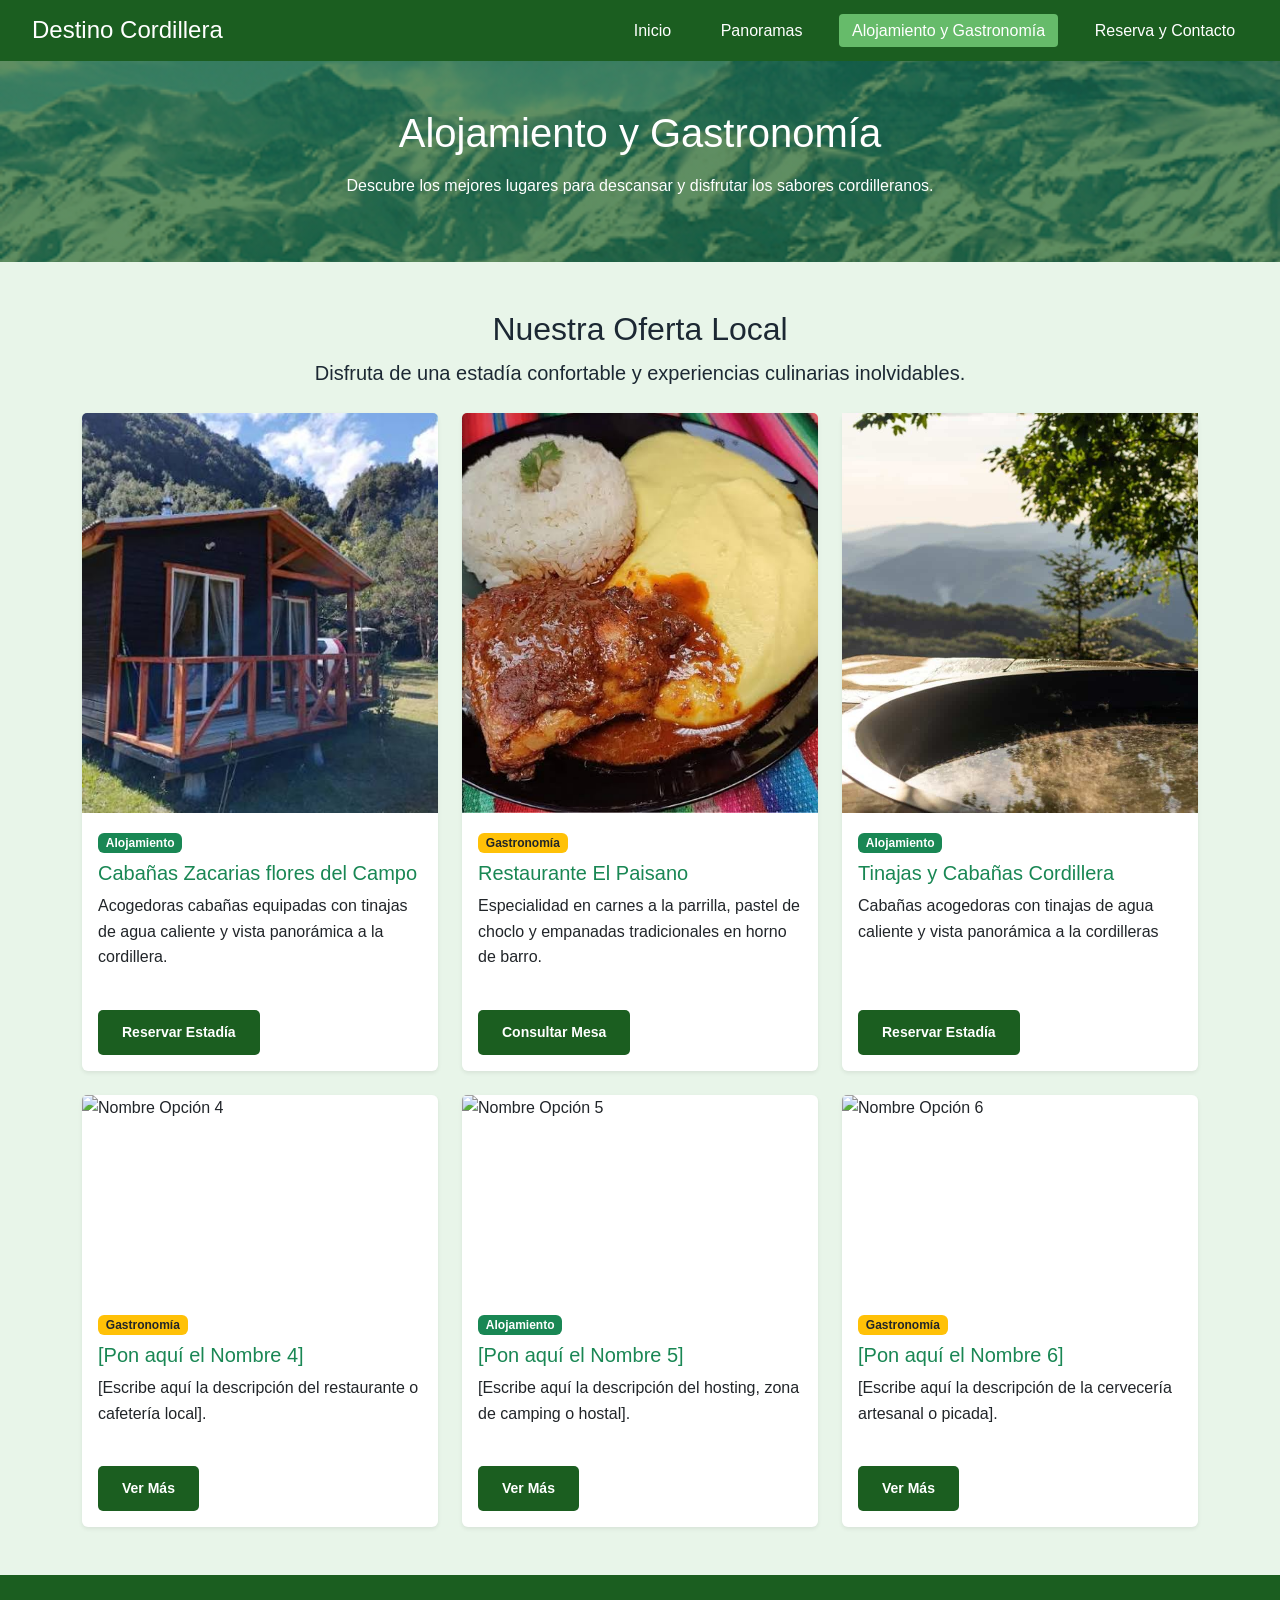
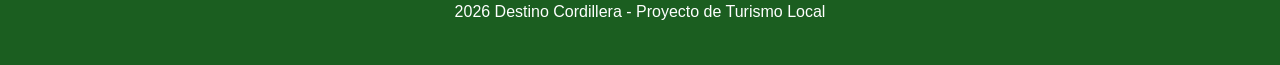
==== alojamiento.html @ 37dd150d "Alojamientos y gastronomias" ====
<!DOCTYPE html>
<html lang="es">
<head>
    <meta charset="UTF-8">
    <meta name="viewport" content="width=device-width, initial-scale=1.0">
    <title>Destino Cordillera - Alojamiento y Gastronomía</title>
    <!-- Bootstrap 5 CSS para componentes responsive -->
    <link href="https://cdn.jsdelivr.net/npm/bootstrap@5.3.0/dist/css/bootstrap.min.css" rel="stylesheet">
    <!-- Hoja de estilos personalizada con tus colores -->
    <link rel="stylesheet" href="styles.css">
</head>
<body>

    <!-- Header y Navegación -->
    <header>
        <div class="logo">
            <h2>Destino Cordillera</h2>
        </div>
        <nav>
            <ul>
                <li><a href="index.html">Inicio</a></li>
                <li><a href="panoramas.html">Panoramas</a></li>
                <li><a href="alojamiento.html" class="active">Alojamiento y Gastronomía</a></li>
                <li><a href="reserva.html">Reserva y Contacto</a></li>
            </ul>
        </nav>
    </header>

    <!-- Banner Superior -->
    <section class="hero" style="padding: 3rem 1rem;">
        <div class="hero-content">
            <h1>Alojamiento y Gastronomía</h1>
            <p>Descubre los mejores lugares para descansar y disfrutar los sabores cordilleranos.</p>
        </div>
    </section>

    <!-- Contenido Principal -->
    <main class="container my-5">
        
        <section class="mb-4 text-center">
            <h2>Nuestra Oferta Local</h2>
            <p class="lead">Disfruta de una estadía confortable y experiencias culinarias inolvidables.</p>
        </section>

        <!-- Grilla de 6 Tarjetas (Cards) con Bootstrap -->
        <div class="row row-cols-1 row-cols-md-2 row-cols-lg-3 g-4">

            <!-- TARJETA 1 (Completada) -->
            <div class="col">
                <div class="card h-100 shadow-sm border-0">
                    <img src="img/cabañacordillera.jpg" class="card-img-top" alt="Cabañas del Valle" style="height: 400px;; object-fit: cover;">
                    <div class="card-body">
                        <span class="badge bg-success mb-2">Alojamiento</span>
                        <h5 class="card-title text-success">Cabañas Zacarias flores del Campo</h5>
                        <p class="card-text">Acogedoras cabañas equipadas con tinajas de agua caliente y vista panorámica a la cordillera.</p>
                    </div>
                    <div class="card-footer bg-transparent border-0 pb-3">
                        <a href="reserva.html" class="btn btn-sm text-white" style="background-color: #1B5E20;">Reservar Estadía</a>
                    </div>
                </div>
            </div>

            <!-- TARJETA 2 (Completada) -->
            <div class="col">
                <div class="card h-100 shadow-sm border-0">
                    <img src="img/zacarias.jpg" class="card-img-top" alt="Restaurante El Paisano" style="height: 400px; object-fit: cover;">
                    <div class="card-body">
                        <span class="badge bg-warning text-dark mb-2">Gastronomía</span>
                        <h5 class="card-title text-success">Restaurante El Paisano</h5>
                        <p class="card-text">Especialidad en carnes a la parrilla, pastel de choclo y empanadas tradicionales en horno de barro.</p>
                    </div>
                    <div class="card-footer bg-transparent border-0 pb-3">
                        <a href="reserva.html" class="btn btn-sm text-white" style="background-color: #1B5E20;">Consultar Mesa</a>
                    </div>
                </div>
            </div>

            <!-- TARJETA 3 (Completada) -->
            <div class="col">
                <div class="card h-100 shadow-sm border-0">
                    <img src="img/cabañastinaja.jpg" alt="Lodge Refugio Cordillera" style="height: 400px; object-fit: cover;">
                    <div class="card-body">
                        <span class="badge bg-success mb-2">Alojamiento</span>
                        <h5 class="card-title text-success">Tinajas y Cabañas Cordillera</h5>
                        <p class="card-text">Cabañas acogedoras con tinajas de agua caliente y vista panorámica a la cordilleras</p>
                    </div>
                    <div class="card-footer bg-transparent border-0 pb-3">
                        <a href="reserva.html" class="btn btn-sm text-white" style="background-color: #1B5E20;">Reservar Estadía</a>
                    </div>
                </div>
            </div>

            <!-- ======================================================= -->
            <!-- A CONTINUACIÓN LAS 3 TARJETAS PARA QUE TÚ COMPLETES -->
            <!-- ======================================================= -->

            <!-- TARJETA 4 (Para que edites tú) -->
            <div class="col">
                <div class="card h-100 shadow-sm border-0">
                    <img src="img/tu-imagen-4.jpg" class="card-img-top" alt="Nombre Opción 4" style="height: 200px; object-fit: cover;">
                    <div class="card-body">
                        <span class="badge bg-warning text-dark mb-2">Gastronomía</span>
                        <h5 class="card-title text-success">[Pon aquí el Nombre 4]</h5>
                        <p class="card-text">[Escribe aquí la descripción del restaurante o cafetería local].</p>
                    </div>
                    <div class="card-footer bg-transparent border-0 pb-3">
                        <a href="reserva.html" class="btn btn-sm text-white" style="background-color: #1B5E20;">Ver Más</a>
                    </div>
                </div>
            </div>

            <!-- TARJETA 5 (Para que edites tú) -->
            <div class="col">
                <div class="card h-100 shadow-sm border-0">
                    <img src="img/tu-imagen-5.jpg" class="card-img-top" alt="Nombre Opción 5" style="height: 200px; object-fit: cover;">
                    <div class="card-body">
                        <span class="badge bg-success mb-2">Alojamiento</span>
                        <h5 class="card-title text-success">[Pon aquí el Nombre 5]</h5>
                        <p class="card-text">[Escribe aquí la descripción del hosting, zona de camping o hostal].</p>
                    </div>
                    <div class="card-footer bg-transparent border-0 pb-3">
                        <a href="reserva.html" class="btn btn-sm text-white" style="background-color: #1B5E20;">Ver Más</a>
                    </div>
                </div>
            </div>

            <!-- TARJETA 6 (Para que edites tú) -->
            <div class="col">
                <div class="card h-100 shadow-sm border-0">
                    <img src="img/tu-imagen-6.jpg" class="card-img-top" alt="Nombre Opción 6" style="height: 200px; object-fit: cover;">
                    <div class="card-body">
                        <span class="badge bg-warning text-dark mb-2">Gastronomía</span>
                        <h5 class="card-title text-success">[Pon aquí el Nombre 6]</h5>
                        <p class="card-text">[Escribe aquí la descripción de la cervecería artesanal o picada].</p>
                    </div>
                    <div class="card-footer bg-transparent border-0 pb-3">
                        <a href="reserva.html" class="btn btn-sm text-white" style="background-color: #1B5E20;">Ver Más</a>
                    </div>
                </div>
            </div>

        </div>
    </main>

    <!-- Footer -->
    <footer>
        <p> 2026 Destino Cordillera - Proyecto de Turismo Local</p>
    </footer>

    <!-- Bootstrap 5 JavaScript Bundle -->
    <script src="https://cdn.jsdelivr.net/npm/bootstrap@5.3.0/dist/js/bootstrap.bundle.min.js"></script>
</body>
</html>
---- styles.css ----
/* Variables de Colores Personalizados */
:root {
    --color-primary: #1B5E20;    /* Verde oscuro principal */
    --color-secondary: #66BB6A;  /* Verde medio */
    --color-light: #A5D6A7;      /* Verde suave / bordes */
    --color-bg: #E8F5E9;         /* Verde muy claro para el fondo */
    --color-text: #1C2833;       /* Texto oscuro para buena legibilidad */
    --font-main: 'Segoe UI', Tahoma, Geneva, Verdana, sans-serif;
}

body {
    margin: 0;
    font-family: var(--font-main);
    color: var(--color-text);
    background-color: var(--color-bg);
    line-height: 1.6;
}

/* Header y Navegación */
header {
    background-color: var(--color-primary);
    color: white;
    display: flex;
    justify-content: space-between;
    align-items: center;
    padding: 1rem 2rem;
    box-shadow: 0 2px 5px rgba(0,0,0,0.1);
}

header .logo h2 {
    margin: 0;
    font-size: 1.5rem;
}

nav ul {
    list-style: none;
    margin: 0;
    padding: 0;
    display: flex;
    gap: 1.5rem;
}

nav a {
    color: white;
    text-decoration: none;
    font-weight: 500;
    padding: 0.5rem 0.8rem;
    border-radius: 4px;
    transition: background-color 0.3s ease, color 0.3s ease;
}

nav a:hover, nav a.active {
    background-color: var(--color-secondary);
    color: white;
}

/* Banner Hero */
.hero {
    background: linear-gradient(rgba(27, 94, 32, 0.7), rgba(27, 94, 32, 0.7)), url('img/cordilleralosandes.jpg') center/cover no-repeat;
    background-color: var(--color-primary); /* Respaldo si no carga la imagen */
    color: white;
    text-align: center;
    padding: 4rem 1rem;
}

.hero h1 {
    font-size: 2.5rem;
    margin-bottom: 1rem;
}

/* Botones */
.btn {
    display: inline-block;
    background-color: var(--color-secondary);
    color: white;
    padding: 0.75rem 1.5rem;
    text-decoration: none;
    border-radius: 5px;
    margin-top: 1rem;
    font-weight: bold;
    border: none;
    transition: background-color 0.3s ease;
}

.btn:hover {
    background-color: var(--color-primary);
}

/* Contenido Principal */
main {
    max-width: 1100px;
    margin: 2rem auto;
    padding: 0 1rem;
}

.presentacion {
    text-align: center;
    margin-bottom: 3rem;
}

.presentacion h2 {
    color: var(--color-primary);
}

/* Tarjetas (Cards) */
.accesos-directos {
    display: grid;
    grid-template-columns: repeat(auto-fit, minmax(280px, 1fr));
    gap: 1.5rem;
}

.card-acceso {
    background: white;
    border-radius: 8px;
    padding: 1.5rem;
    box-shadow: 0 4px 8px rgba(0, 0, 0, 0.05);
    border-top: 5px solid var(--color-secondary);
    border-left: 1px solid var(--color-light);
    border-right: 1px solid var(--color-light);
    border-bottom: 1px solid var(--color-light);
}

.card-acceso h3 {
    color: var(--color-primary);
    margin-top: 0;
}

.card-acceso a {
    color: var(--color-primary);
    text-decoration: none;
    font-weight: bold;
}

.card-acceso a:hover {
    color: var(--color-secondary);
}

/* Footer */
footer {
    background-color: var(--color-primary);
    color: white;
    text-align: center;
    padding: 1.5rem 0;
    margin-top: 3rem;
}
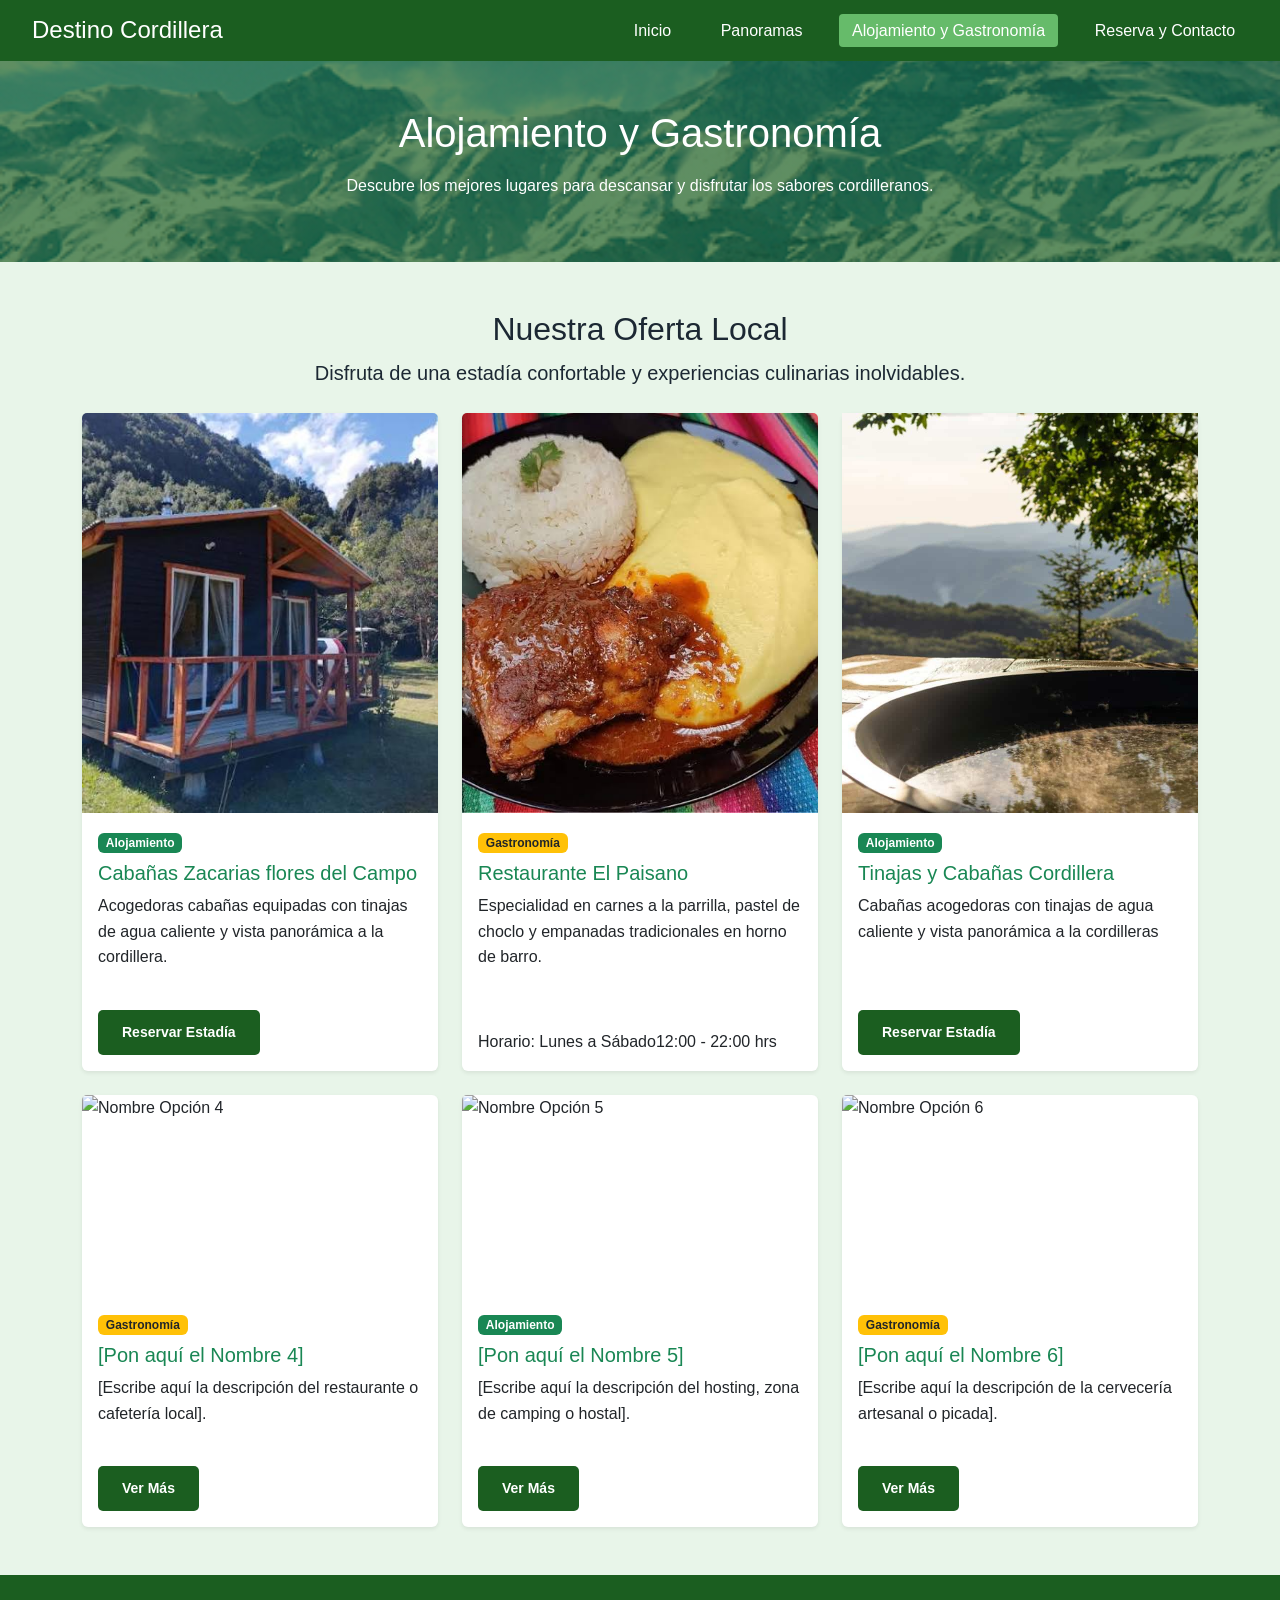
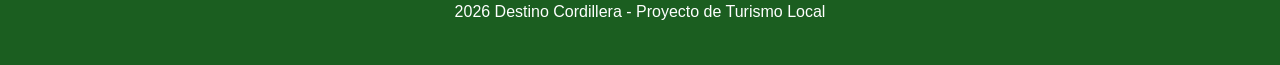
==== commit 7da4ce4f: "detalles" ====
--- a/alojamiento.html
+++ b/alojamiento.html
@@ -70,7 +70,7 @@
                         <p class="card-text">Especialidad en carnes a la parrilla, pastel de choclo y empanadas tradicionales en horno de barro.</p>
                     </div>
                     <div class="card-footer bg-transparent border-0 pb-3">
-                        <a href="reserva.html" class="btn btn-sm text-white" style="background-color: #1B5E20;">Consultar Mesa</a>
+                      <p class="card-text">Horario: Lunes a Sábado12:00 - 22:00 hrs</p>
                     </div>
                 </div>
             </div>
@@ -90,9 +90,6 @@
                 </div>
             </div>
 
-            <!-- ======================================================= -->
-            <!-- A CONTINUACIÓN LAS 3 TARJETAS PARA QUE TÚ COMPLETES -->
-            <!-- ======================================================= -->
 
             <!-- TARJETA 4 (Para que edites tú) -->
             <div class="col">
--- a/styles.css
+++ b/styles.css
@@ -1,145 +1,289 @@
-/* Variables de Colores Personalizados */
-:root {
-    --color-primary: #1B5E20;    /* Verde oscuro principal */
-    --color-secondary: #66BB6A;  /* Verde medio */
-    --color-light: #A5D6A7;      /* Verde suave / bordes */
-    --color-bg: #E8F5E9;         /* Verde muy claro para el fondo */
-    --color-text: #1C2833;       /* Texto oscuro para buena legibilidad */
-    --font-main: 'Segoe UI', Tahoma, Geneva, Verdana, sans-serif;
-}
-
-body {
-    margin: 0;
-    font-family: var(--font-main);
-    color: var(--color-text);
-    background-color: var(--color-bg);
-    line-height: 1.6;
-}
-
-/* Header y Navegación */
-header {
-    background-color: var(--color-primary);
-    color: white;
-    display: flex;
-    justify-content: space-between;
-    align-items: center;
-    padding: 1rem 2rem;
-    box-shadow: 0 2px 5px rgba(0,0,0,0.1);
-}
-
-header .logo h2 {
-    margin: 0;
-    font-size: 1.5rem;
-}
-
-nav ul {
-    list-style: none;
-    margin: 0;
-    padding: 0;
-    display: flex;
-    gap: 1.5rem;
-}
-
-nav a {
-    color: white;
-    text-decoration: none;
-    font-weight: 500;
-    padding: 0.5rem 0.8rem;
-    border-radius: 4px;
-    transition: background-color 0.3s ease, color 0.3s ease;
-}
-
-nav a:hover, nav a.active {
-    background-color: var(--color-secondary);
-    color: white;
-}
-
-/* Banner Hero */
-.hero {
-    background: linear-gradient(rgba(27, 94, 32, 0.7), rgba(27, 94, 32, 0.7)), url('img/cordilleralosandes.jpg') center/cover no-repeat;
-    background-color: var(--color-primary); /* Respaldo si no carga la imagen */
-    color: white;
-    text-align: center;
-    padding: 4rem 1rem;
-}
-
-.hero h1 {
-    font-size: 2.5rem;
-    margin-bottom: 1rem;
-}
-
-/* Botones */
-.btn {
-    display: inline-block;
-    background-color: var(--color-secondary);
-    color: white;
-    padding: 0.75rem 1.5rem;
-    text-decoration: none;
-    border-radius: 5px;
-    margin-top: 1rem;
-    font-weight: bold;
-    border: none;
-    transition: background-color 0.3s ease;
-}
-
-.btn:hover {
-    background-color: var(--color-primary);
-}
-
-/* Contenido Principal */
-main {
-    max-width: 1100px;
-    margin: 2rem auto;
-    padding: 0 1rem;
-}
-
-.presentacion {
-    text-align: center;
-    margin-bottom: 3rem;
-}
-
-.presentacion h2 {
-    color: var(--color-primary);
-}
-
-/* Tarjetas (Cards) */
-.accesos-directos {
-    display: grid;
-    grid-template-columns: repeat(auto-fit, minmax(280px, 1fr));
-    gap: 1.5rem;
-}
-
-.card-acceso {
-    background: white;
-    border-radius: 8px;
-    padding: 1.5rem;
-    box-shadow: 0 4px 8px rgba(0, 0, 0, 0.05);
-    border-top: 5px solid var(--color-secondary);
-    border-left: 1px solid var(--color-light);
-    border-right: 1px solid var(--color-light);
-    border-bottom: 1px solid var(--color-light);
-}
-
-.card-acceso h3 {
-    color: var(--color-primary);
-    margin-top: 0;
-}
-
-.card-acceso a {
-    color: var(--color-primary);
-    text-decoration: none;
-    font-weight: bold;
-}
-
-.card-acceso a:hover {
-    color: var(--color-secondary);
-}
-
-/* Footer */
-footer {
-    background-color: var(--color-primary);
-    color: white;
-    text-align: center;
-    padding: 1.5rem 0;
-    margin-top: 3rem;
+/* Variables de Colores Personalizados */
+:root {
+    --color-primary: #1B5E20;    /* Verde oscuro principal */
+    --color-secondary: #66BB6A;  /* Verde medio */
+    --color-light: #A5D6A7;      /* Verde suave / bordes */
+    --color-bg: #E8F5E9;         /* Verde muy claro para el fondo */
+    --color-text: #1C2833;       /* Texto oscuro para buena legibilidad */
+    --font-main: 'Segoe UI', Tahoma, Geneva, Verdana, sans-serif;
+}
+
+body {
+    margin: 0;
+    font-family: var(--font-main);
+    color: var(--color-text);
+    background-color: var(--color-bg);
+    line-height: 1.6;
+}
+
+/* Header y Navegación */
+header {
+    background-color: var(--color-primary);
+    color: white;
+    display: flex;
+    justify-content: space-between;
+    align-items: center;
+    padding: 1rem 2rem;
+    box-shadow: 0 2px 5px rgba(0,0,0,0.1);
+}
+
+header .logo h2 {
+    margin: 0;
+    font-size: 1.5rem;
+}
+
+nav ul {
+    list-style: none;
+    margin: 0;
+    padding: 0;
+    display: flex;
+    gap: 1.5rem;
+}
+
+nav a {
+    color: white;
+    text-decoration: none;
+    font-weight: 500;
+    padding: 0.5rem 0.8rem;
+    border-radius: 4px;
+    transition: background-color 0.3s ease, color 0.3s ease;
+}
+
+nav a:hover, nav a.active {
+    background-color: var(--color-secondary);
+    color: white;
+}
+
+/* Banner Hero */
+.hero {
+    background: linear-gradient(rgba(27, 94, 32, 0.7), rgba(27, 94, 32, 0.7)), url('img/cordilleralosandes.jpg') center/cover no-repeat;
+    background-color: var(--color-primary); /* Respaldo si no carga la imagen */
+    color: white;
+    text-align: center;
+    padding: 4rem 1rem;
+}
+
+.hero h1 {
+    font-size: 2.5rem;
+    margin-bottom: 1rem;
+}
+
+/* Botones */
+.btn {
+    display: inline-block;
+    background-color: var(--color-secondary);
+    color: white;
+    padding: 0.75rem 1.5rem;
+    text-decoration: none;
+    border-radius: 5px;
+    margin-top: 1rem;
+    font-weight: bold;
+    border: none;
+    transition: background-color 0.3s ease;
+}
+
+.btn:hover {
+    background-color: var(--color-primary);
+}
+
+/* Contenido Principal */
+main {
+    max-width: 1100px;
+    margin: 2rem auto;
+    padding: 0 1rem;
+}
+
+.presentacion {
+    text-align: center;
+    margin-bottom: 3rem;
+}
+
+.presentacion h2 {
+    color: var(--color-primary);
+}
+
+/* Tarjetas (Cards) */
+.accesos-directos {
+    display: grid;
+    grid-template-columns: repeat(auto-fit, minmax(280px, 1fr));
+    gap: 1.5rem;
+}
+
+.card-acceso {
+    background: white;
+    border-radius: 8px;
+    padding: 1.5rem;
+    box-shadow: 0 4px 8px rgba(0, 0, 0, 0.05);
+    border-top: 5px solid var(--color-secondary);
+    border-left: 1px solid var(--color-light);
+    border-right: 1px solid var(--color-light);
+    border-bottom: 1px solid var(--color-light);
+}
+
+.card-acceso h3 {
+    color: var(--color-primary);
+    margin-top: 0;
+}
+
+.card-acceso a {
+    color: var(--color-primary);
+    text-decoration: none;
+    font-weight: bold;
+}
+
+.card-acceso a:hover {
+    color: var(--color-secondary);
+}
+
+/* Footer */
+footer {
+    background-color: var(--color-primary);
+    color: white;
+    text-align: center;
+    padding: 1.5rem 0;
+    margin-top: 3rem;
+/* Variables de Colores Personalizados */
+:root {
+    --color-primary: #1B5E20;    /* Verde oscuro principal */
+    --color-secondary: #66BB6A;  /* Verde medio */
+    --color-light: #A5D6A7;      /* Verde suave / bordes */
+    --color-bg: #E8F5E9;         /* Verde muy claro para el fondo */
+    --color-text: #1C2833;       /* Texto oscuro para buena legibilidad */
+    --font-main: 'Segoe UI', Tahoma, Geneva, Verdana, sans-serif;
+}
+
+body {
+    margin: 0;
+    font-family: var(--font-main);
+    color: var(--color-text);
+    background-color: var(--color-bg);
+    line-height: 1.6;
+}
+
+/* Header y Navegación */
+header {
+    background-color: var(--color-primary);
+    color: white;
+    display: flex;
+    justify-content: space-between;
+    align-items: center;
+    padding: 1rem 2rem;
+    box-shadow: 0 2px 5px rgba(0,0,0,0.1);
+}
+
+header .logo h2 {
+    margin: 0;
+    font-size: 1.5rem;
+}
+
+nav ul {
+    list-style: none;
+    margin: 0;
+    padding: 0;
+    display: flex;
+    gap: 1.5rem;
+}
+
+nav a {
+    color: white;
+    text-decoration: none;
+    font-weight: 500;
+    padding: 0.5rem 0.8rem;
+    border-radius: 4px;
+    transition: background-color 0.3s ease, color 0.3s ease;
+}
+
+nav a:hover, nav a.active {
+    background-color: var(--color-secondary);
+    color: white;
+}
+
+/* Banner Hero */
+.hero {
+    background: linear-gradient(rgba(27, 94, 32, 0.7), rgba(27, 94, 32, 0.7)), url('img/cordilleralosandes.jpg') center/cover no-repeat;
+    background-color: var(--color-primary); /* Respaldo si no carga la imagen */
+    color: white;
+    text-align: center;
+    padding: 4rem 1rem;
+}
+
+.hero h1 {
+    font-size: 2.5rem;
+    margin-bottom: 1rem;
+}
+
+/* Botones */
+.btn {
+    display: inline-block;
+    background-color: var(--color-secondary);
+    color: white;
+    padding: 0.75rem 1.5rem;
+    text-decoration: none;
+    border-radius: 5px;
+    margin-top: 1rem;
+    font-weight: bold;
+    border: none;
+    transition: background-color 0.3s ease;
+}
+
+.btn:hover {
+    background-color: var(--color-primary);
+}
+
+/* Contenido Principal */
+main {
+    max-width: 1100px;
+    margin: 2rem auto;
+    padding: 0 1rem;
+}
+
+.presentacion {
+    text-align: center;
+    margin-bottom: 3rem;
+}
+
+.presentacion h2 {
+    color: var(--color-primary);
+}
+
+/* Tarjetas (Cards) */
+.accesos-directos {
+    display: grid;
+    grid-template-columns: repeat(auto-fit, minmax(280px, 1fr));
+    gap: 1.5rem;
+}
+
+.card-acceso {
+    background: white;
+    border-radius: 8px;
+    padding: 1.5rem;
+    box-shadow: 0 4px 8px rgba(0, 0, 0, 0.05);
+    border-top: 5px solid var(--color-secondary);
+    border-left: 1px solid var(--color-light);
+    border-right: 1px solid var(--color-light);
+    border-bottom: 1px solid var(--color-light);
+}
+
+.card-acceso h3 {
+    color: var(--color-primary);
+    margin-top: 0;
+}
+
+.card-acceso a {
+    color: var(--color-primary);
+    text-decoration: none;
+    font-weight: bold;
+}
+
+.card-acceso a:hover {
+    color: var(--color-secondary);
+}
+
+/* Footer */
+footer {
+    background-color: var(--color-primary);
+    color: white;
+    text-align: center;
+    padding: 1.5rem 0;
+    margin-top: 3rem;
 }
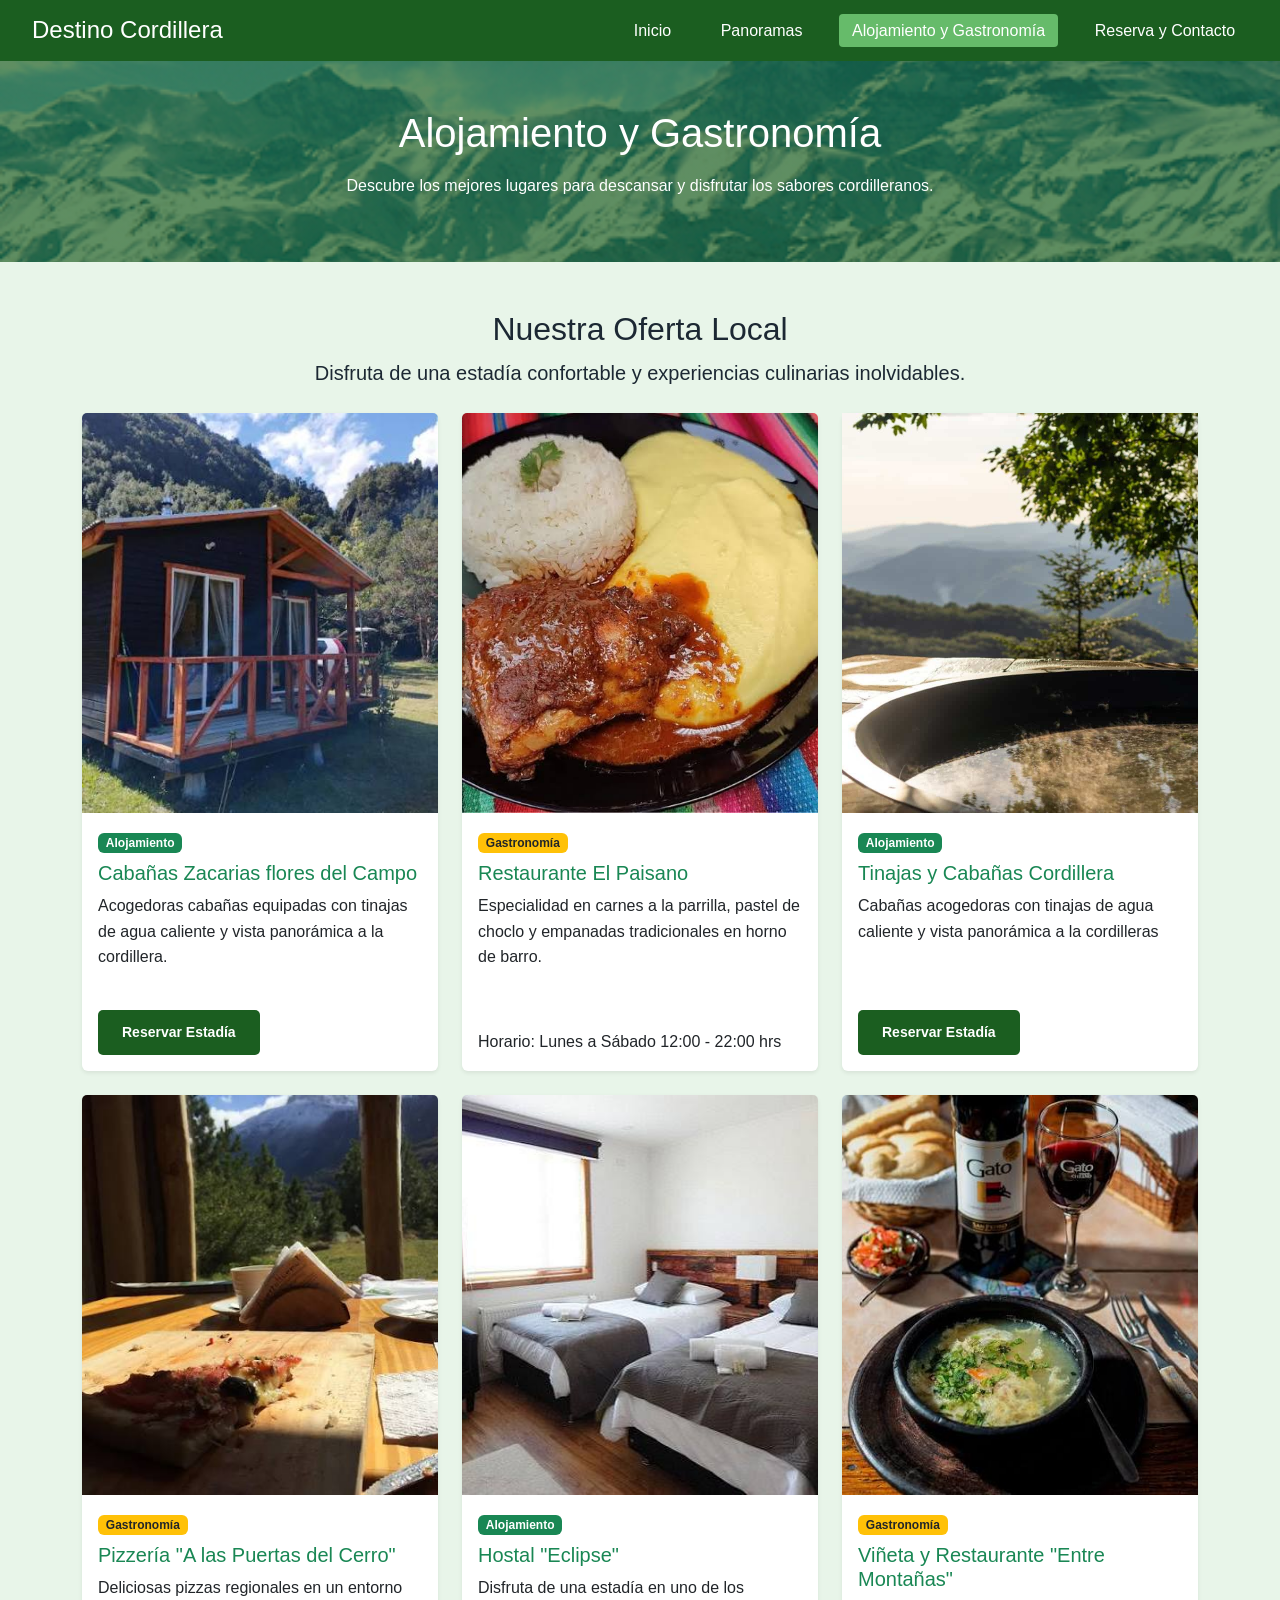
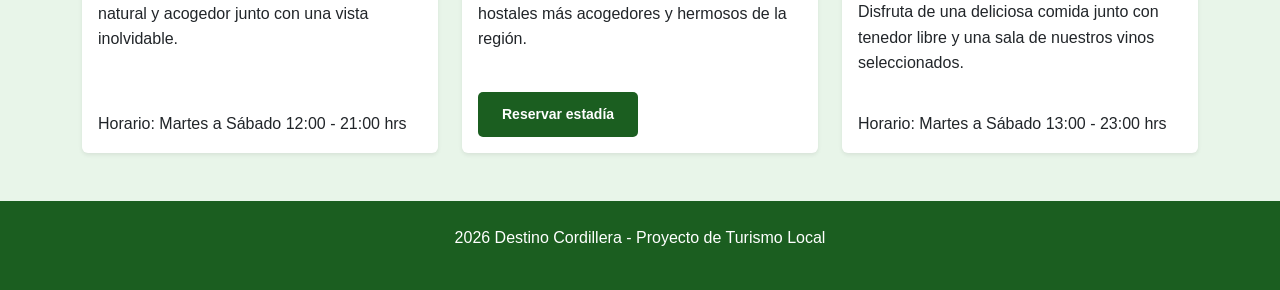
==== commit adb1c097: "Alojamiento, faltas y detalles" ====
--- a/alojamiento.html
+++ b/alojamiento.html
@@ -70,7 +70,7 @@
                         <p class="card-text">Especialidad en carnes a la parrilla, pastel de choclo y empanadas tradicionales en horno de barro.</p>
                     </div>
                     <div class="card-footer bg-transparent border-0 pb-3">
-                      <p class="card-text">Horario: Lunes a Sábado12:00 - 22:00 hrs</p>
+                      <p class="card-text">Horario: Lunes a Sábado 12:00 - 22:00 hrs</p>
                     </div>
                 </div>
             </div>
@@ -91,32 +91,32 @@
             </div>
 
 
-            <!-- TARJETA 4 (Para que edites tú) -->
+            <!-- TARJETA 4  -->
             <div class="col">
                 <div class="card h-100 shadow-sm border-0">
-                    <img src="img/tu-imagen-4.jpg" class="card-img-top" alt="Nombre Opción 4" style="height: 200px; object-fit: cover;">
+                    <img src="img/pizza.jpg" class="card-img-top" alt="Nombre Opción 4" style="height: 400px; object-fit: cover;">
                     <div class="card-body">
                         <span class="badge bg-warning text-dark mb-2">Gastronomía</span>
-                        <h5 class="card-title text-success">[Pon aquí el Nombre 4]</h5>
-                        <p class="card-text">[Escribe aquí la descripción del restaurante o cafetería local].</p>
+                        <h5 class="card-title text-success">Pizzería "A las Puertas del Cerro"</h5>
+                        <p class="card-text">Deliciosas pizzas regionales en un entorno natural y acogedor junto con una vista inolvidable.</p>
                     </div>
                     <div class="card-footer bg-transparent border-0 pb-3">
-                        <a href="reserva.html" class="btn btn-sm text-white" style="background-color: #1B5E20;">Ver Más</a>
+                        <p class="card-text">Horario: Martes a Sábado 12:00 - 21:00 hrs</p>
                     </div>
                 </div>
             </div>
 
-            <!-- TARJETA 5 (Para que edites tú) -->
+            <!-- TARJETA 5  -->
             <div class="col">
                 <div class="card h-100 shadow-sm border-0">
-                    <img src="img/tu-imagen-5.jpg" class="card-img-top" alt="Nombre Opción 5" style="height: 200px; object-fit: cover;">
+                    <img src="img/Hostal.jpg" class="card-img-top" alt="Nombre Opción 5" style="height: 400px; object-fit: cover;">
                     <div class="card-body">
                         <span class="badge bg-success mb-2">Alojamiento</span>
-                        <h5 class="card-title text-success">[Pon aquí el Nombre 5]</h5>
-                        <p class="card-text">[Escribe aquí la descripción del hosting, zona de camping o hostal].</p>
+                        <h5 class="card-title text-success">Hostal "Eclipse"</h5>
+                        <p class="card-text">Disfruta de una estadía en uno de los hostales más acogedores y hermosos de la región.</p>
                     </div>
                     <div class="card-footer bg-transparent border-0 pb-3">
-                        <a href="reserva.html" class="btn btn-sm text-white" style="background-color: #1B5E20;">Ver Más</a>
+                        <a href="reserva.html" class="btn btn-sm text-white" style="background-color: #1B5E20;">Reservar estadía</a>
                     </div>
                 </div>
             </div>
@@ -124,14 +124,14 @@
             <!-- TARJETA 6 (Para que edites tú) -->
             <div class="col">
                 <div class="card h-100 shadow-sm border-0">
-                    <img src="img/tu-imagen-6.jpg" class="card-img-top" alt="Nombre Opción 6" style="height: 200px; object-fit: cover;">
+                    <img src="img/entremontañas.jpg" class="card-img-top" alt="Nombre Opción 6" style="height: 400px; object-fit: cover;">
                     <div class="card-body">
                         <span class="badge bg-warning text-dark mb-2">Gastronomía</span>
-                        <h5 class="card-title text-success">[Pon aquí el Nombre 6]</h5>
-                        <p class="card-text">[Escribe aquí la descripción de la cervecería artesanal o picada].</p>
+                        <h5 class="card-title text-success">Viñeta y Restaurante "Entre Montañas"</h5>
+                        <p class="card-text">Disfruta de una deliciosa comida junto con tenedor libre y una sala de nuestros vinos seleccionados.</p>
                     </div>
                     <div class="card-footer bg-transparent border-0 pb-3">
-                        <a href="reserva.html" class="btn btn-sm text-white" style="background-color: #1B5E20;">Ver Más</a>
+                        <p class="card-text">Horario: Martes a Sábado 13:00 - 23:00 hrs</p>
                     </div>
                 </div>
             </div>
--- a/styles.css
+++ b/styles.css
@@ -142,6 +142,8 @@
     text-align: center;
     padding: 1.5rem 0;
     margin-top: 3rem;
+}
+   
 /* Variables de Colores Personalizados */
 :root {
     --color-primary: #1B5E20;    /* Verde oscuro principal */
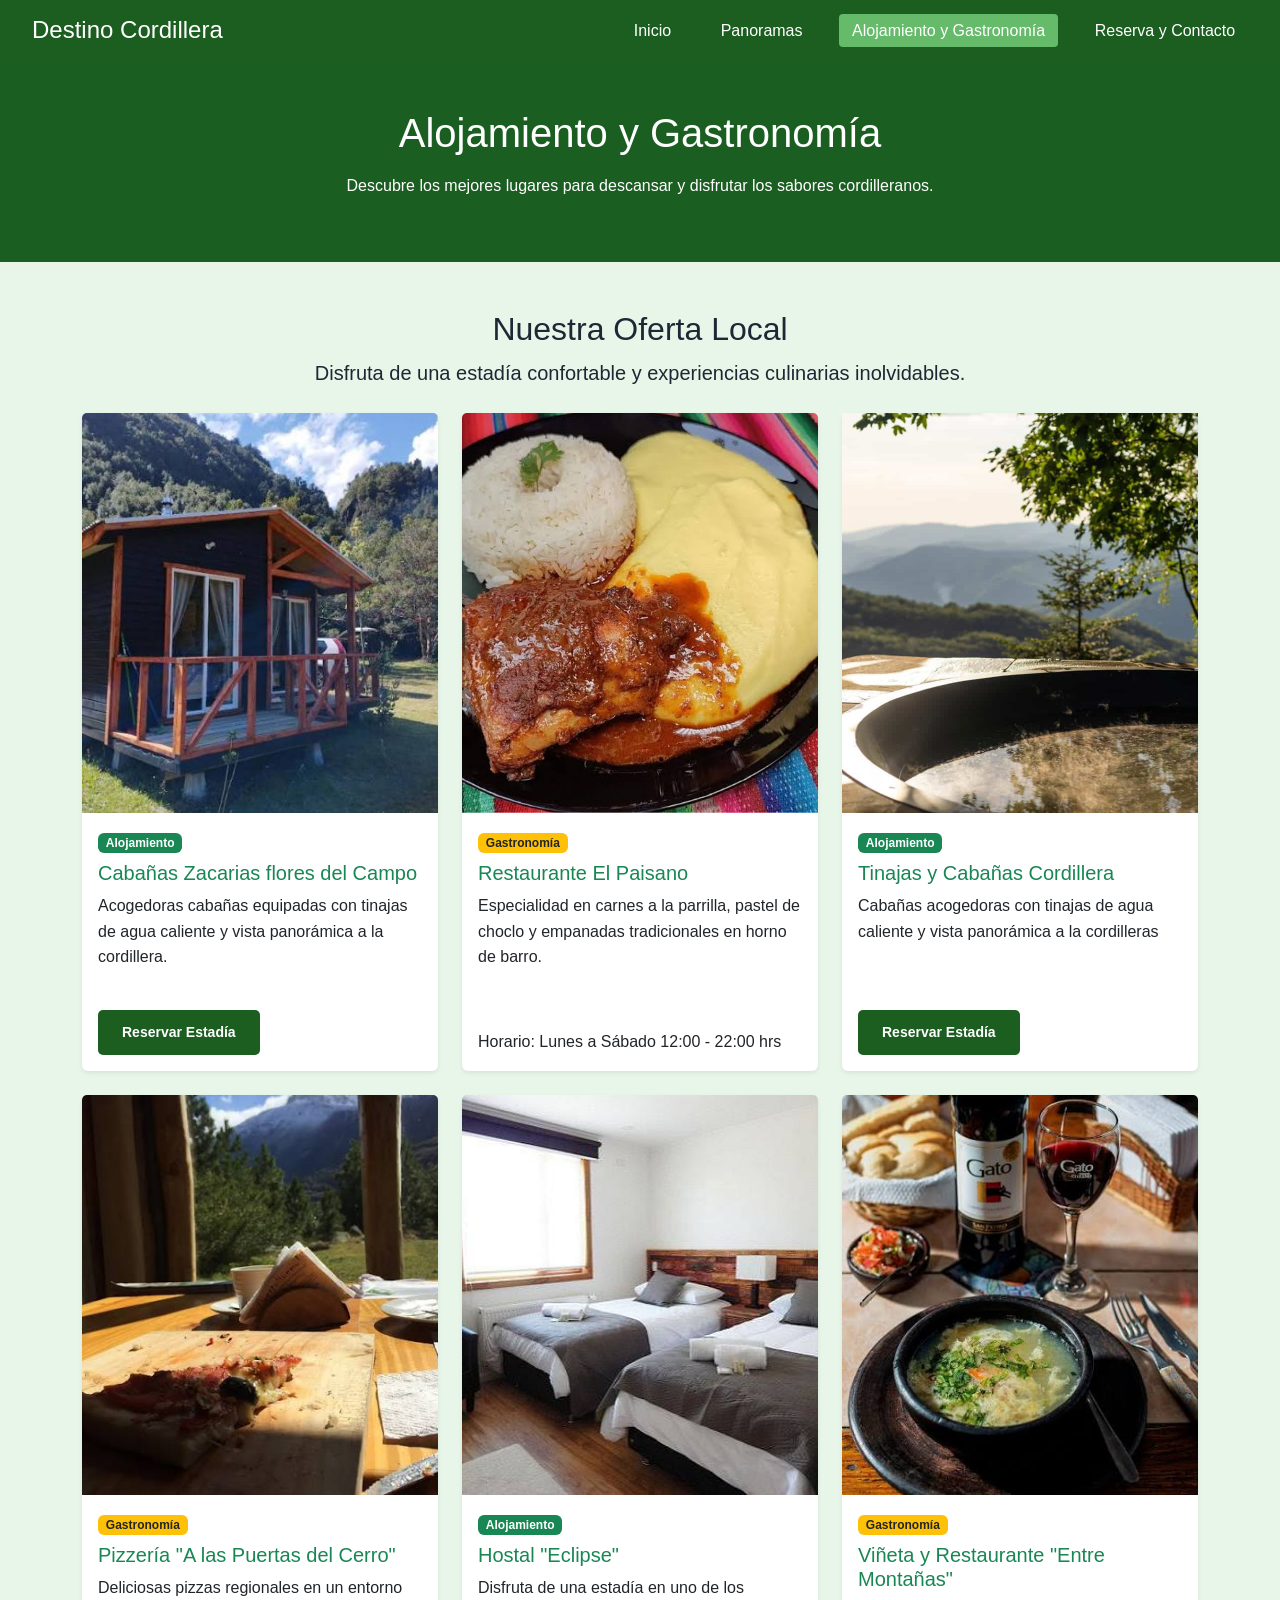
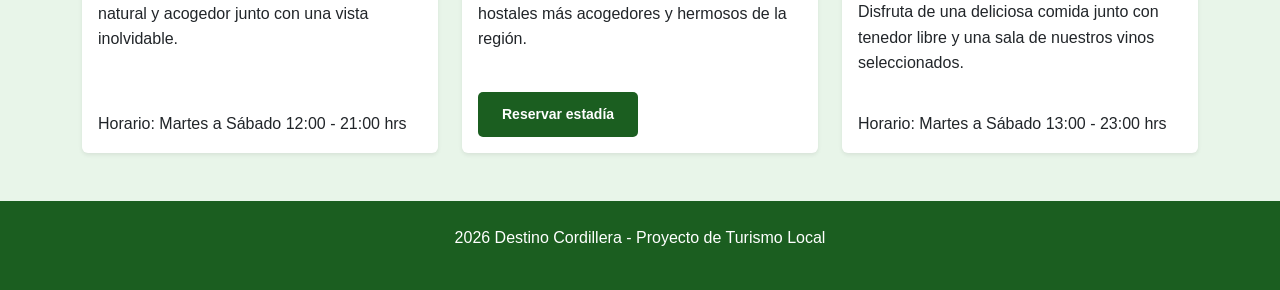
==== commit bc016825: "arregle un link que estaba mal" ====
--- a/alojamiento.html
+++ b/alojamiento.html
@@ -7,7 +7,7 @@
     <!-- Bootstrap 5 CSS para componentes responsive -->
     <link href="https://cdn.jsdelivr.net/npm/bootstrap@5.3.0/dist/css/bootstrap.min.css" rel="stylesheet">
     <!-- Hoja de estilos personalizada con tus colores -->
-    <link rel="stylesheet" href="styles.css">
+    <link rel="stylesheet" href="css/styles.css">
 </head>
 <body>
 
--- a/css/styles.css
+++ b/css/styles.css
@@ -0,0 +1,145 @@
+/* Variables de Colores Personalizados */
+:root {
+    --color-primary: #1B5E20;    /* Verde oscuro principal */
+    --color-secondary: #66BB6A;  /* Verde medio */
+    --color-light: #A5D6A7;      /* Verde suave / bordes */
+    --color-bg: #E8F5E9;         /* Verde muy claro para el fondo */
+    --color-text: #1C2833;       /* Texto oscuro para buena legibilidad */
+    --font-main: 'Segoe UI', Tahoma, Geneva, Verdana, sans-serif;
+}
+
+body {
+    margin: 0;
+    font-family: var(--font-main);
+    color: var(--color-text);
+    background-color: var(--color-bg);
+    line-height: 1.6;
+}
+
+/* Header y Navegación */
+header {
+    background-color: var(--color-primary);
+    color: white;
+    display: flex;
+    justify-content: space-between;
+    align-items: center;
+    padding: 1rem 2rem;
+    box-shadow: 0 2px 5px rgba(0,0,0,0.1);
+}
+
+header .logo h2 {
+    margin: 0;
+    font-size: 1.5rem;
+}
+
+nav ul {
+    list-style: none;
+    margin: 0;
+    padding: 0;
+    display: flex;
+    gap: 1.5rem;
+}
+
+nav a {
+    color: white;
+    text-decoration: none;
+    font-weight: 500;
+    padding: 0.5rem 0.8rem;
+    border-radius: 4px;
+    transition: background-color 0.3s ease, color 0.3s ease;
+}
+
+nav a:hover, nav a.active {
+    background-color: var(--color-secondary);
+    color: white;
+}
+
+/* Banner Hero */
+.hero {
+    background: linear-gradient(rgba(27, 94, 32, 0.7), rgba(27, 94, 32, 0.7)), url('img/cordilleralosandes.jpg') center/cover no-repeat;
+    background-color: var(--color-primary); /* Respaldo si no carga la imagen */
+    color: white;
+    text-align: center;
+    padding: 4rem 1rem;
+}
+
+.hero h1 {
+    font-size: 2.5rem;
+    margin-bottom: 1rem;
+}
+
+/* Botones */
+.btn {
+    display: inline-block;
+    background-color: var(--color-secondary);
+    color: white;
+    padding: 0.75rem 1.5rem;
+    text-decoration: none;
+    border-radius: 5px;
+    margin-top: 1rem;
+    font-weight: bold;
+    border: none;
+    transition: background-color 0.3s ease;
+}
+
+.btn:hover {
+    background-color: var(--color-primary);
+}
+
+/* Contenido Principal */
+main {
+    max-width: 1100px;
+    margin: 2rem auto;
+    padding: 0 1rem;
+}
+
+.presentacion {
+    text-align: center;
+    margin-bottom: 3rem;
+}
+
+.presentacion h2 {
+    color: var(--color-primary);
+}
+
+/* Tarjetas (Cards) */
+.accesos-directos {
+    display: grid;
+    grid-template-columns: repeat(auto-fit, minmax(280px, 1fr));
+    gap: 1.5rem;
+}
+
+.card-acceso {
+    background: white;
+    border-radius: 8px;
+    padding: 1.5rem;
+    box-shadow: 0 4px 8px rgba(0, 0, 0, 0.05);
+    border-top: 5px solid var(--color-secondary);
+    border-left: 1px solid var(--color-light);
+    border-right: 1px solid var(--color-light);
+    border-bottom: 1px solid var(--color-light);
+}
+
+.card-acceso h3 {
+    color: var(--color-primary);
+    margin-top: 0;
+}
+
+.card-acceso a {
+    color: var(--color-primary);
+    text-decoration: none;
+    font-weight: bold;
+}
+
+.card-acceso a:hover {
+    color: var(--color-secondary);
+}
+
+/* Footer */
+footer {
+    background-color: var(--color-primary);
+    color: white;
+    text-align: center;
+    padding: 1.5rem 0;
+    margin-top: 3rem;
+}
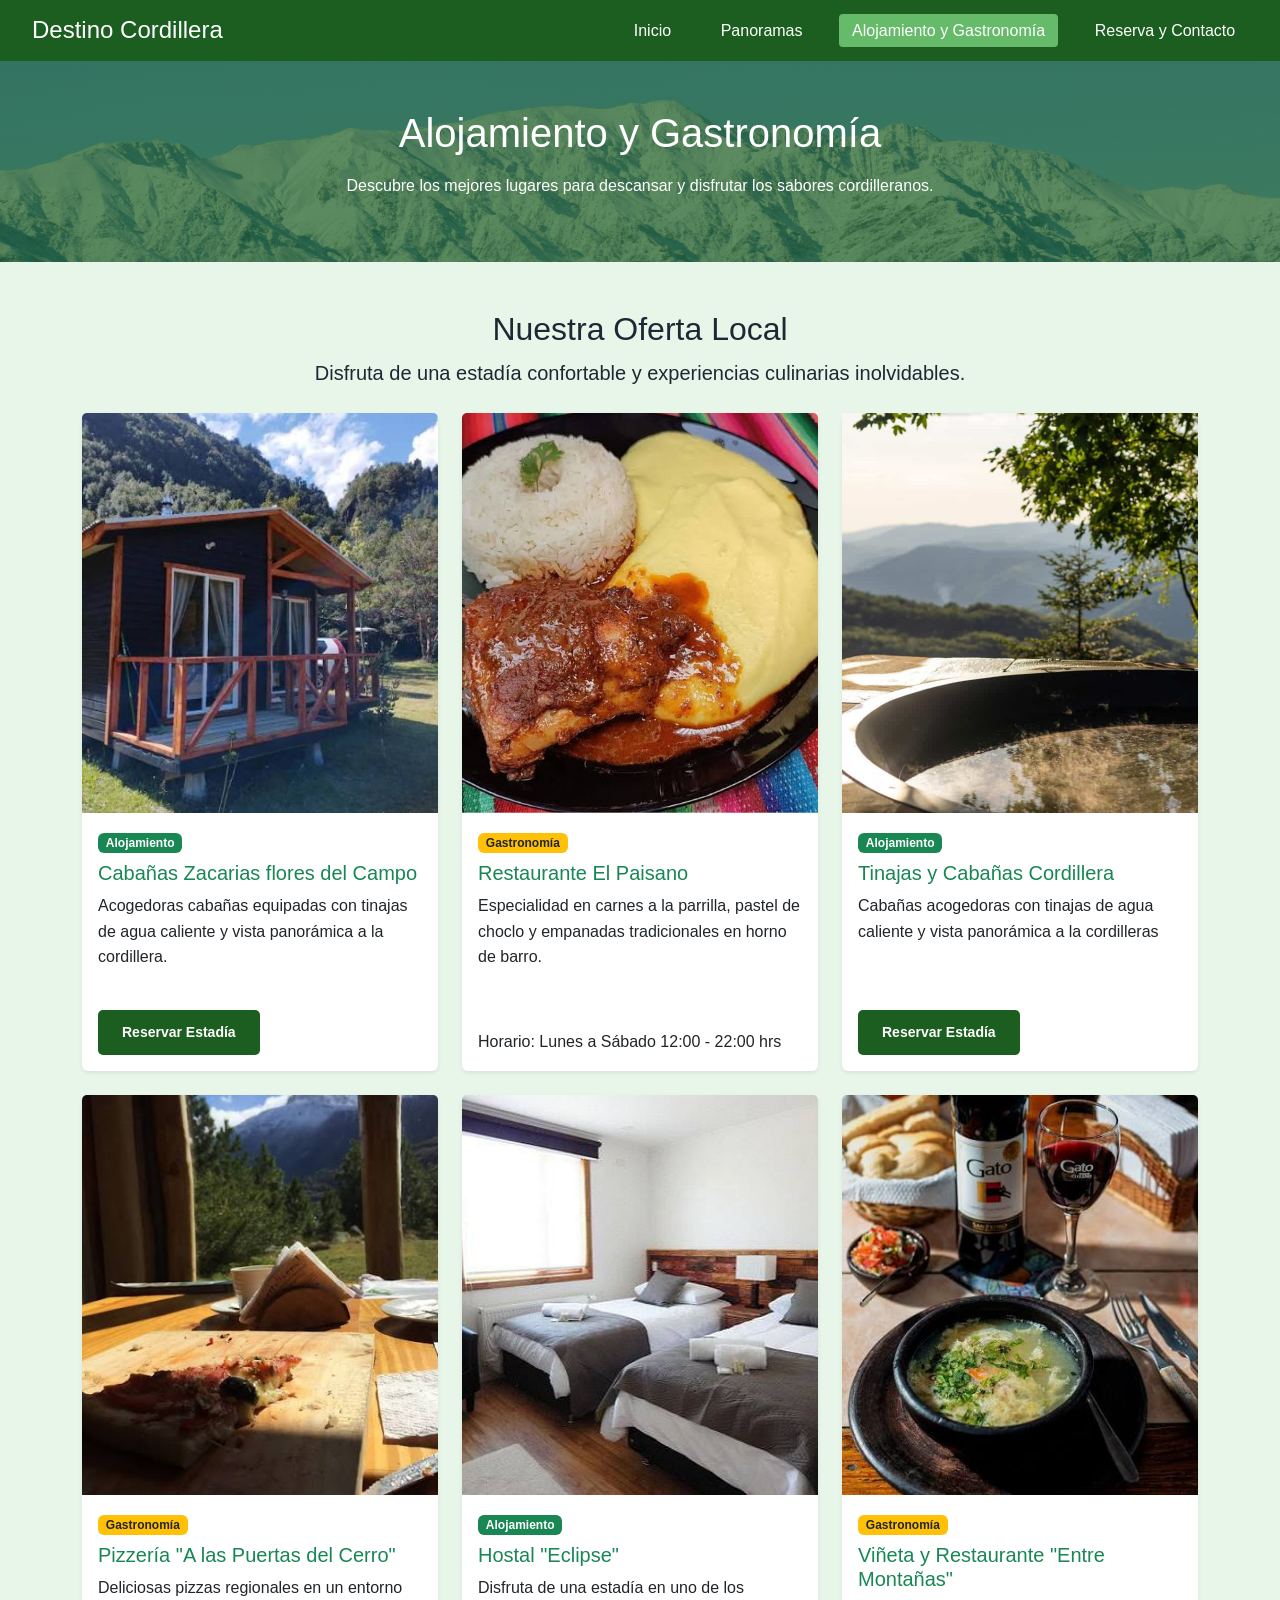
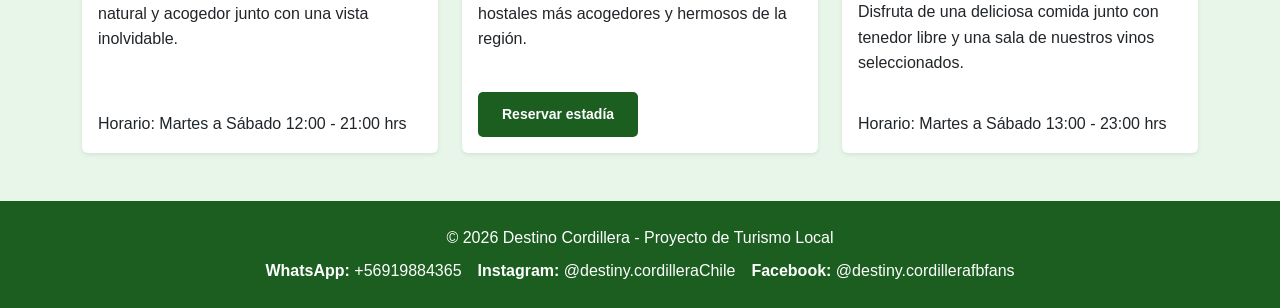
==== commit 0504481b: "Menu desplegable, contactos" ====
--- a/alojamiento.html
+++ b/alojamiento.html
@@ -140,8 +140,15 @@
     </main>
 
     <!-- Footer -->
-    <footer>
-        <p> 2026 Destino Cordillera - Proyecto de Turismo Local</p>
+    <footer class="bg-green text-white text-center py-4 mt-5">
+        <div class="container">
+            <p class="mb-2">© 2026 Destino Cordillera - Proyecto de Turismo Local</p>
+            <div class="d-flex justify-content-center align-items-center flex-wrap gap-3">
+                <span><strong>WhatsApp:</strong> +56919884365</span>
+                <span><strong>Instagram:</strong> @destiny.cordilleraChile</span>
+                <span><strong>Facebook:</strong> @destiny.cordillerafbfans</span>
+            </div>
+        </div>
     </footer>
 
     <!-- Bootstrap 5 JavaScript Bundle -->
--- a/css/styles.css
+++ b/css/styles.css
@@ -1,10 +1,10 @@
 /* Variables de Colores Personalizados */
 :root {
-    --color-primary: #1B5E20;    /* Verde oscuro principal */
-    --color-secondary: #66BB6A;  /* Verde medio */
-    --color-light: #A5D6A7;      /* Verde suave / bordes */
-    --color-bg: #E8F5E9;         /* Verde muy claro para el fondo */
-    --color-text: #1C2833;       /* Texto oscuro para buena legibilidad */
+    --color-primary: #1B5E20;    
+    --color-secondary: #66BB6A;  
+    --color-light: #A5D6A7;     
+    --color-bg: #E8F5E9;        
+    --color-text: #1C2833;       
     --font-main: 'Segoe UI', Tahoma, Geneva, Verdana, sans-serif;
 }
 
@@ -56,8 +56,11 @@
 
 /* Banner Hero */
 .hero {
-    background: linear-gradient(rgba(27, 94, 32, 0.7), rgba(27, 94, 32, 0.7)), url('img/cordilleralosandes.jpg') center/cover no-repeat;
-    background-color: var(--color-primary); /* Respaldo si no carga la imagen */
+    background-image: linear-gradient(rgba(27, 94, 32, 0.7), rgba(27, 94, 32, 0.7)), url("../img/cordilleralosandes.jpg");
+    background-color: var(--color-primary); 
+    background-repeat: no-repeat;
+    background-position-y: 30%;
+    background-size: cover;
     color: white;
     text-align: center;
     padding: 4rem 1rem;
